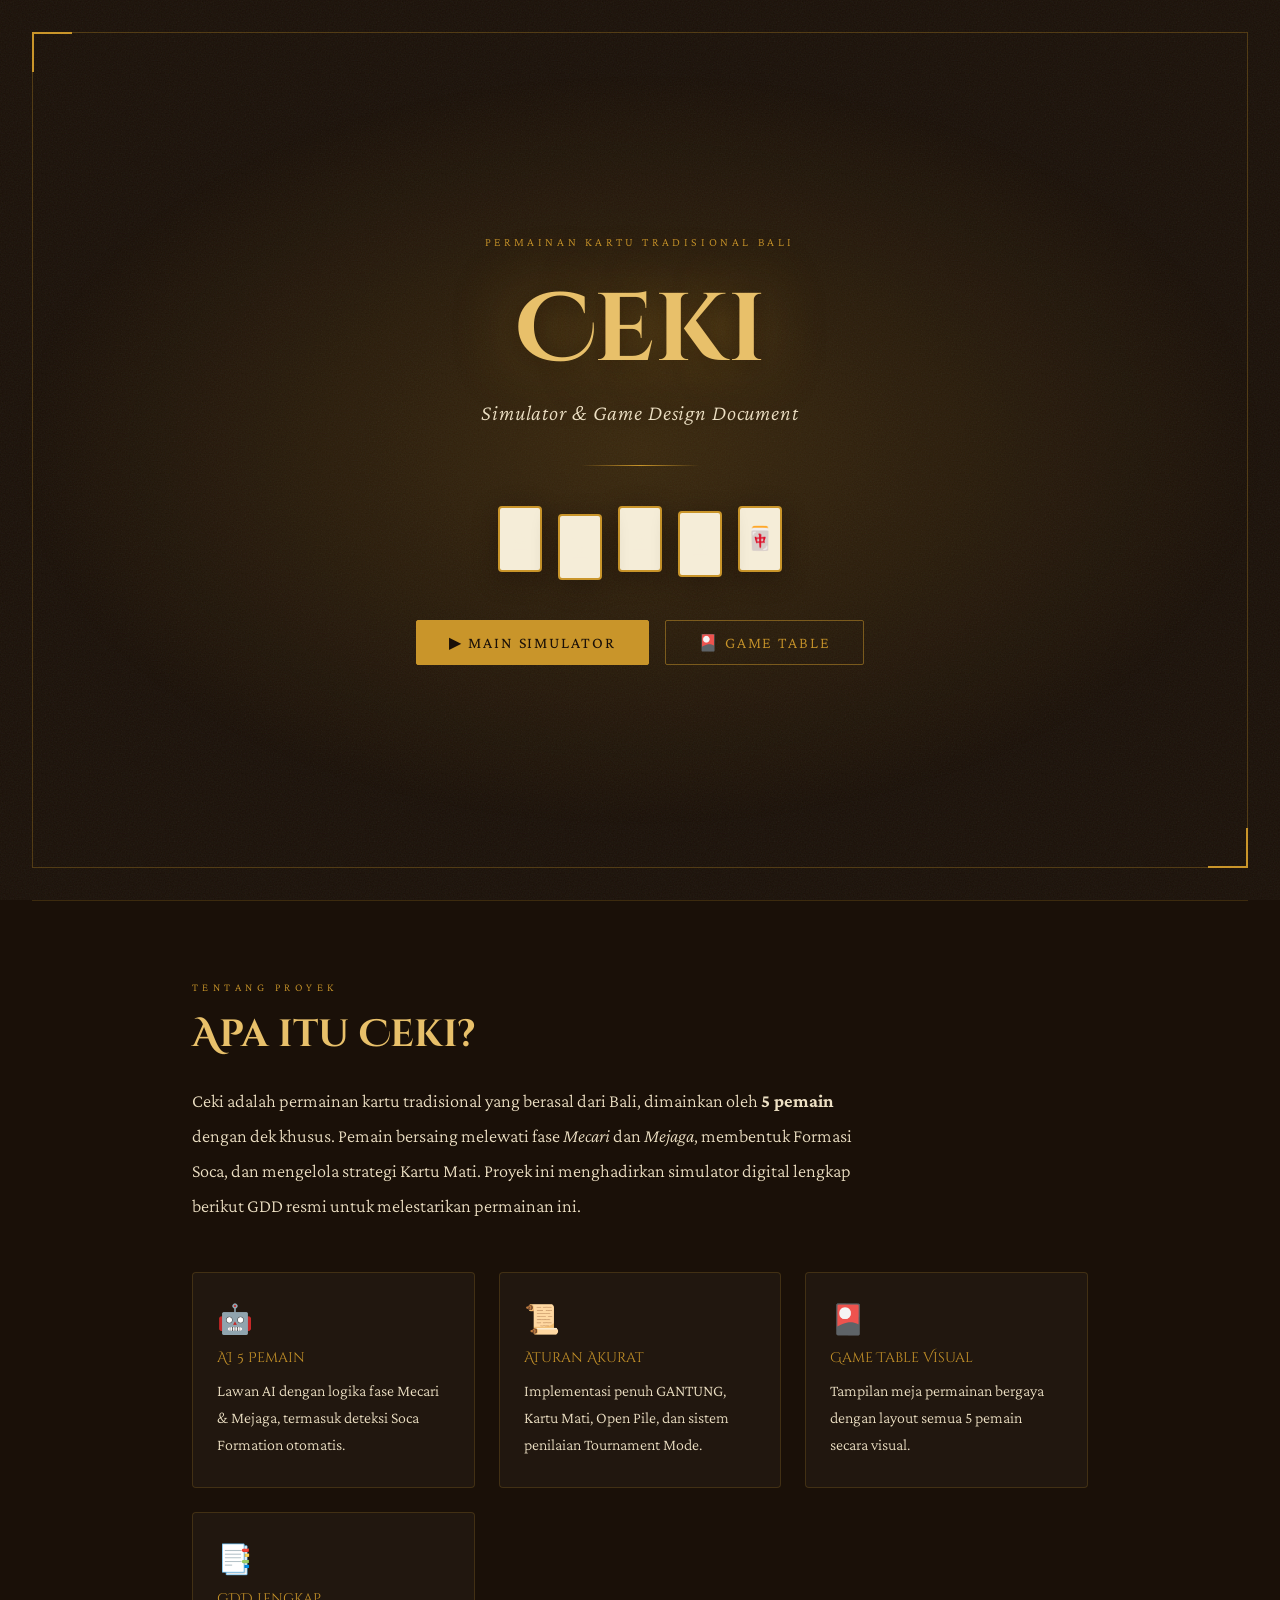
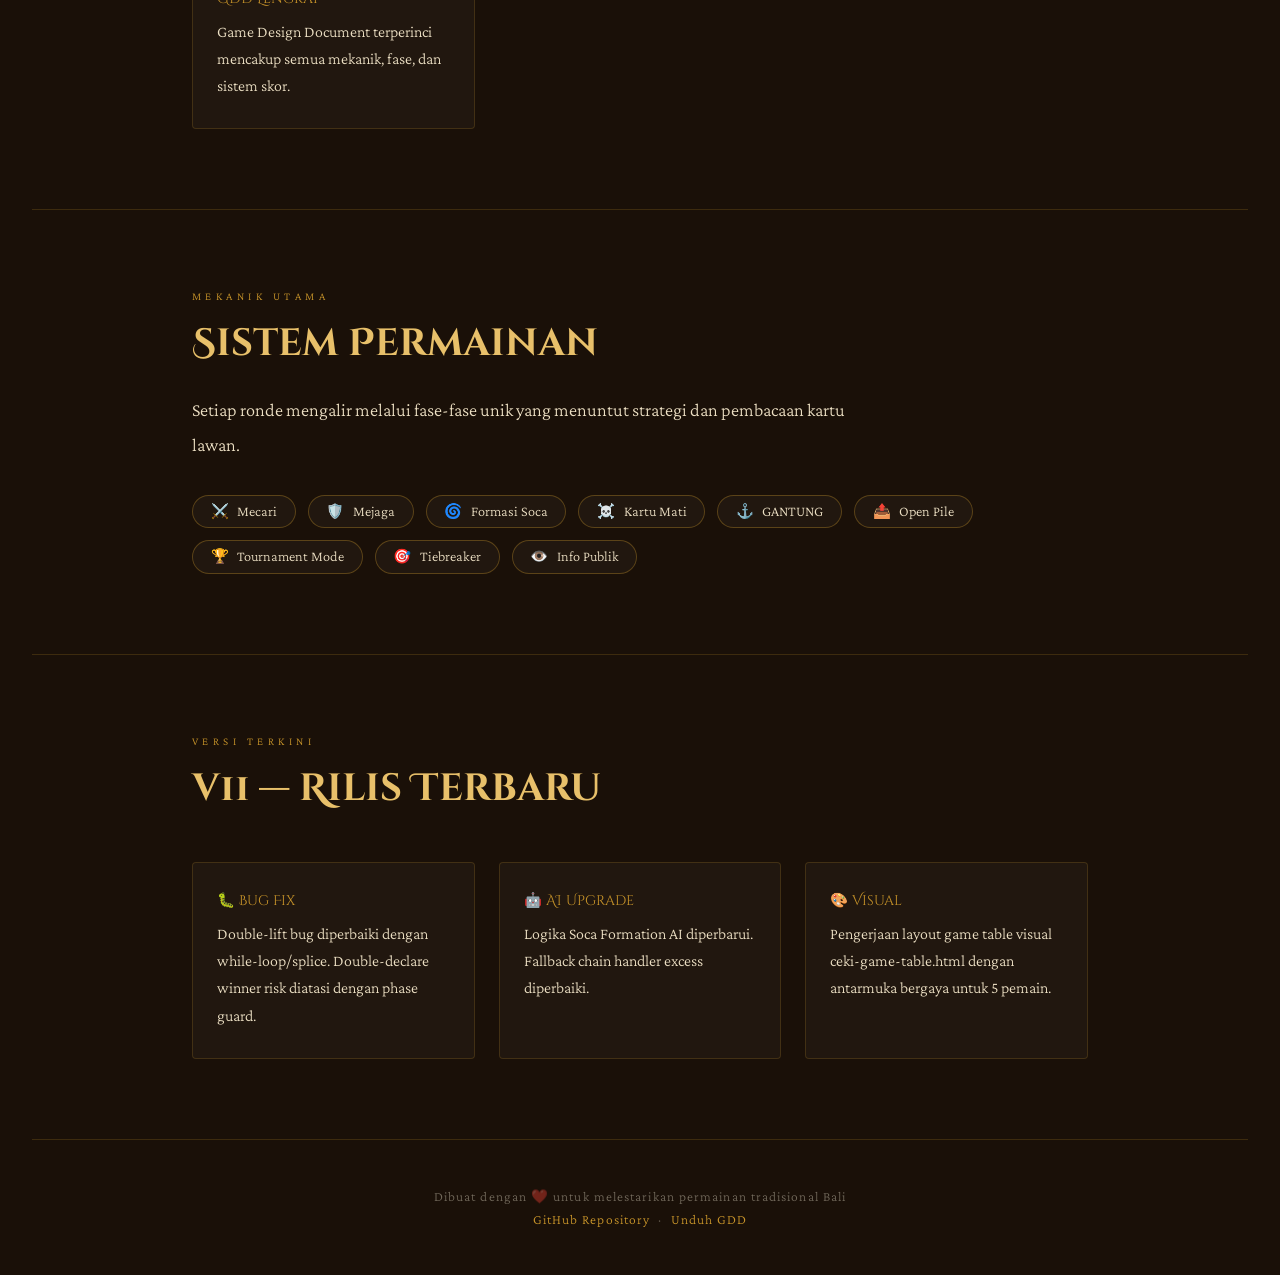
==== index.html @ 335fb61e "Add initial index.html for Ceki Bali project" ====
<!DOCTYPE html>
<html lang="id">
<head>
  <meta charset="UTF-8" />
  <meta name="viewport" content="width=device-width, initial-scale=1.0" />
  <title>Ceki Bali — Simulator & GDD</title>
  <link href="https://fonts.googleapis.com/css2?family=Cinzel+Decorative:wght@400;700&family=Crimson+Pro:ital,wght@0,300;0,400;1,300&display=swap" rel="stylesheet" />
  <style>
    *, *::before, *::after { box-sizing: border-box; margin: 0; padding: 0; }

    :root {
      --gold:    #c9952a;
      --gold-lt: #e8c06a;
      --red:     #8b1a1a;
      --ink:     #1a1008;
      --cream:   #f5edd8;
      --paper:   #ede0c4;
      --shadow:  rgba(26,16,8,.45);
    }

    html { scroll-behavior: smooth; }

    body {
      background: var(--ink);
      color: var(--cream);
      font-family: 'Crimson Pro', Georgia, serif;
      font-weight: 300;
      overflow-x: hidden;
    }

    /* ── NOISE TEXTURE overlay ── */
    body::before {
      content: '';
      position: fixed; inset: 0; z-index: 0;
      background-image: url("data:image/svg+xml,%3Csvg xmlns='http://www.w3.org/2000/svg' width='200' height='200'%3E%3Cfilter id='n'%3E%3CfeTurbulence type='fractalNoise' baseFrequency='0.75' numOctaves='4' stitchTiles='stitch'/%3E%3C/filter%3E%3Crect width='200' height='200' filter='url(%23n)' opacity='0.07'/%3E%3C/svg%3E");
      pointer-events: none;
    }

    /* ── HEADER ── */
    header {
      position: relative; z-index: 1;
      min-height: 100vh;
      display: flex; flex-direction: column;
      align-items: center; justify-content: center;
      text-align: center;
      padding: 4rem 2rem;
      overflow: hidden;
    }

    /* radial glow */
    header::after {
      content: '';
      position: absolute; inset: 0; z-index: -1;
      background: radial-gradient(ellipse 70% 60% at 50% 50%, rgba(201,149,42,.18) 0%, transparent 70%);
    }

    /* decorative border frame */
    .frame {
      position: absolute; inset: 2rem;
      border: 1px solid rgba(201,149,42,.3);
      pointer-events: none;
    }
    .frame::before, .frame::after {
      content: '';
      position: absolute;
      width: 40px; height: 40px;
      border-color: var(--gold);
      border-style: solid;
    }
    .frame::before { top: -1px; left: -1px; border-width: 2px 0 0 2px; }
    .frame::after  { bottom: -1px; right: -1px; border-width: 0 2px 2px 0; }

    .badge {
      font-family: 'Crimson Pro', serif;
      font-size: .75rem;
      letter-spacing: .3em;
      text-transform: uppercase;
      color: var(--gold);
      margin-bottom: 2rem;
      opacity: 0;
      animation: fadeUp .8s .2s ease forwards;
    }

    h1 {
      font-family: 'Cinzel Decorative', serif;
      font-size: clamp(2.8rem, 8vw, 6rem);
      font-weight: 700;
      color: var(--gold-lt);
      line-height: 1.05;
      text-shadow: 0 0 60px rgba(201,149,42,.5), 0 4px 20px var(--shadow);
      opacity: 0;
      animation: fadeUp .9s .4s ease forwards;
    }

    .subtitle {
      margin-top: 1.2rem;
      font-size: clamp(1rem, 2.5vw, 1.35rem);
      font-style: italic;
      color: var(--paper);
      letter-spacing: .04em;
      opacity: 0;
      animation: fadeUp .9s .65s ease forwards;
    }

    /* divider */
    .divider {
      margin: 2.5rem auto;
      width: 120px; height: 1px;
      background: linear-gradient(90deg, transparent, var(--gold), transparent);
      opacity: 0;
      animation: fadeUp .9s .8s ease forwards;
    }

    /* card icons */
    .cards-row {
      display: flex; gap: 1rem;
      opacity: 0;
      animation: fadeUp .9s 1s ease forwards;
    }

    .ceki-card {
      width: 44px; height: 66px;
      background: var(--cream);
      border-radius: 4px;
      border: 2px solid var(--gold);
      display: flex; align-items: center; justify-content: center;
      font-size: 1.4rem;
      box-shadow: 0 6px 24px var(--shadow);
      transition: transform .25s ease, box-shadow .25s ease;
    }
    .ceki-card:hover {
      transform: translateY(-8px) rotate(-3deg);
      box-shadow: 0 14px 36px var(--shadow);
    }
    .ceki-card:nth-child(2) { transform: translateY(8px); }
    .ceki-card:nth-child(2):hover { transform: translateY(-2px) rotate(2deg); }
    .ceki-card:nth-child(4) { transform: translateY(5px); }
    .ceki-card:nth-child(4):hover { transform: translateY(-4px) rotate(-2deg); }

    .hero-cta {
      margin-top: 3rem;
      opacity: 0;
      animation: fadeUp .9s 1.2s ease forwards;
      display: flex; gap: 1rem; flex-wrap: wrap; justify-content: center;
    }

    .btn {
      display: inline-block;
      padding: .75rem 2rem;
      font-family: 'Crimson Pro', serif;
      font-size: 1rem;
      letter-spacing: .12em;
      text-transform: uppercase;
      text-decoration: none;
      border-radius: 2px;
      transition: all .25s ease;
      cursor: pointer;
    }
    .btn-primary {
      background: var(--gold);
      color: var(--ink);
      border: 1px solid var(--gold);
      font-weight: 400;
    }
    .btn-primary:hover { background: var(--gold-lt); box-shadow: 0 0 24px rgba(201,149,42,.5); }
    .btn-ghost {
      background: transparent;
      color: var(--gold);
      border: 1px solid rgba(201,149,42,.5);
    }
    .btn-ghost:hover { border-color: var(--gold); background: rgba(201,149,42,.08); }

    /* ── SECTION BASE ── */
    section {
      position: relative; z-index: 1;
      padding: 5rem 2rem;
      max-width: 960px;
      margin: 0 auto;
    }

    .section-label {
      font-size: .7rem;
      letter-spacing: .4em;
      text-transform: uppercase;
      color: var(--gold);
      margin-bottom: 1rem;
    }

    .section-title {
      font-family: 'Cinzel Decorative', serif;
      font-size: clamp(1.5rem, 4vw, 2.4rem);
      color: var(--gold-lt);
      margin-bottom: 1.5rem;
    }

    .section-body {
      font-size: 1.15rem;
      line-height: 1.9;
      color: var(--paper);
      max-width: 680px;
    }

    /* ── FEATURES GRID ── */
    .features {
      display: grid;
      grid-template-columns: repeat(auto-fit, minmax(240px, 1fr));
      gap: 1.5rem;
      margin-top: 3rem;
    }

    .feat {
      background: rgba(255,255,255,.03);
      border: 1px solid rgba(201,149,42,.2);
      border-radius: 4px;
      padding: 1.8rem 1.5rem;
      transition: border-color .3s, background .3s;
    }
    .feat:hover {
      border-color: rgba(201,149,42,.6);
      background: rgba(201,149,42,.06);
    }

    .feat-icon { font-size: 1.8rem; margin-bottom: .8rem; }
    .feat-title {
      font-family: 'Cinzel Decorative', serif;
      font-size: .9rem;
      color: var(--gold);
      margin-bottom: .6rem;
    }
    .feat-desc { font-size: 1rem; color: var(--paper); line-height: 1.7; }

    /* ── RULE PILLS ── */
    .rules-grid {
      display: flex; flex-wrap: wrap; gap: .75rem;
      margin-top: 2rem;
    }
    .pill {
      padding: .45rem 1.1rem;
      border: 1px solid rgba(201,149,42,.35);
      border-radius: 100px;
      font-size: .9rem;
      color: var(--paper);
      background: rgba(255,255,255,.03);
    }
    .pill span { color: var(--gold-lt); margin-right: .35rem; }

    /* ── HORIZONTAL RULE ── */
    .hr {
      border: none;
      border-top: 1px solid rgba(201,149,42,.2);
      margin: 0 2rem;
    }

    /* ── FOOTER ── */
    footer {
      position: relative; z-index: 1;
      text-align: center;
      padding: 3rem 2rem;
      font-size: .85rem;
      color: rgba(245,237,216,.4);
      letter-spacing: .08em;
    }
    footer a { color: var(--gold); text-decoration: none; }
    footer a:hover { text-decoration: underline; }

    /* ── ANIMATIONS ── */
    @keyframes fadeUp {
      from { opacity: 0; transform: translateY(24px); }
      to   { opacity: 1; transform: translateY(0); }
    }

    /* scroll-reveal */
    .reveal { opacity: 0; transform: translateY(30px); transition: opacity .7s ease, transform .7s ease; }
    .reveal.visible { opacity: 1; transform: translateY(0); }
  </style>
</head>
<body>

  <!-- ═══════════ HERO ═══════════ -->
  <header>
    <div class="frame"></div>
    <p class="badge">Permainan Kartu Tradisional Bali</p>
    <h1>Ceki</h1>
    <p class="subtitle">Simulator &amp; Game Design Document</p>
    <div class="divider"></div>
    <div class="cards-row" aria-hidden="true">
      <div class="ceki-card">🀙</div>
      <div class="ceki-card">🀇</div>
      <div class="ceki-card">🀅</div>
      <div class="ceki-card">🀃</div>
      <div class="ceki-card">🀄</div>
    </div>
    <div class="hero-cta">
      <a href="ceki-simulator-v11.html" class="btn btn-primary">▶ Main Simulator</a>
      <a href="ceki-game-table.html"   class="btn btn-ghost">🎴 Game Table</a>
    </div>
  </header>

  <hr class="hr" />

  <!-- ═══════════ TENTANG ═══════════ -->
  <section>
    <p class="section-label reveal">Tentang Proyek</p>
    <h2 class="section-title reveal">Apa itu Ceki?</h2>
    <p class="section-body reveal">
      Ceki adalah permainan kartu tradisional yang berasal dari Bali, dimainkan oleh <strong>5 pemain</strong>
      dengan dek khusus. Pemain bersaing melewati fase <em>Mecari</em> dan <em>Mejaga</em>,
      membentuk Formasi Soca, dan mengelola strategi Kartu Mati.
      Proyek ini menghadirkan simulator digital lengkap berikut GDD resmi untuk melestarikan permainan ini.
    </p>

    <div class="features reveal">
      <div class="feat">
        <div class="feat-icon">🤖</div>
        <div class="feat-title">AI 5 Pemain</div>
        <div class="feat-desc">Lawan AI dengan logika fase Mecari &amp; Mejaga, termasuk deteksi Soca Formation otomatis.</div>
      </div>
      <div class="feat">
        <div class="feat-icon">📜</div>
        <div class="feat-title">Aturan Akurat</div>
        <div class="feat-desc">Implementasi penuh GANTUNG, Kartu Mati, Open Pile, dan sistem penilaian Tournament Mode.</div>
      </div>
      <div class="feat">
        <div class="feat-icon">🎴</div>
        <div class="feat-title">Game Table Visual</div>
        <div class="feat-desc">Tampilan meja permainan bergaya dengan layout semua 5 pemain secara visual.</div>
      </div>
      <div class="feat">
        <div class="feat-icon">📑</div>
        <div class="feat-title">GDD Lengkap</div>
        <div class="feat-desc">Game Design Document terperinci mencakup semua mekanik, fase, dan sistem skor.</div>
      </div>
    </div>
  </section>

  <hr class="hr" />

  <!-- ═══════════ MEKANIK ═══════════ -->
  <section>
    <p class="section-label reveal">Mekanik Utama</p>
    <h2 class="section-title reveal">Sistem Permainan</h2>
    <p class="section-body reveal">
      Setiap ronde mengalir melalui fase-fase unik yang menuntut strategi dan pembacaan kartu lawan.
    </p>

    <div class="rules-grid reveal">
      <div class="pill"><span>⚔️</span> Mecari</div>
      <div class="pill"><span>🛡️</span> Mejaga</div>
      <div class="pill"><span>🌀</span> Formasi Soca</div>
      <div class="pill"><span>☠️</span> Kartu Mati</div>
      <div class="pill"><span>⚓</span> GANTUNG</div>
      <div class="pill"><span>📤</span> Open Pile</div>
      <div class="pill"><span>🏆</span> Tournament Mode</div>
      <div class="pill"><span>🎯</span> Tiebreaker</div>
      <div class="pill"><span>👁️</span> Info Publik</div>
    </div>
  </section>

  <hr class="hr" />

  <!-- ═══════════ CHANGELOG ═══════════ -->
  <section>
    <p class="section-label reveal">Versi Terkini</p>
    <h2 class="section-title reveal">v11 — Rilis Terbaru</h2>
    <div class="features reveal">
      <div class="feat">
        <div class="feat-title">🐛 Bug Fix</div>
        <div class="feat-desc">Double-lift bug diperbaiki dengan while-loop/splice. Double-declare winner risk diatasi dengan phase guard.</div>
      </div>
      <div class="feat">
        <div class="feat-title">🤖 AI Upgrade</div>
        <div class="feat-desc">Logika Soca Formation AI diperbarui. Fallback chain handler excess diperbaiki.</div>
      </div>
      <div class="feat">
        <div class="feat-title">🎨 Visual</div>
        <div class="feat-desc">Pengerjaan layout game table visual ceki-game-table.html dengan antarmuka bergaya untuk 5 pemain.</div>
      </div>
    </div>
  </section>

  <!-- ═══════════ FOOTER ═══════════ -->
  <hr class="hr" />
  <footer>
    <p>Dibuat dengan ❤️ untuk melestarikan permainan tradisional Bali</p>
    <p style="margin-top:.5rem;">
      <a href="https://github.com" target="_blank">GitHub Repository</a>
      &nbsp;·&nbsp;
      <a href="CEKI_GDD_v11.pdf">Unduh GDD</a>
    </p>
  </footer>

  <script>
    // Scroll reveal
    const reveals = document.querySelectorAll('.reveal');
    const io = new IntersectionObserver((entries) => {
      entries.forEach(e => { if (e.isIntersecting) { e.target.classList.add('visible'); io.unobserve(e.target); } });
    }, { threshold: 0.12 });
    reveals.forEach(el => io.observe(el));
  </script>
</body>
</html>
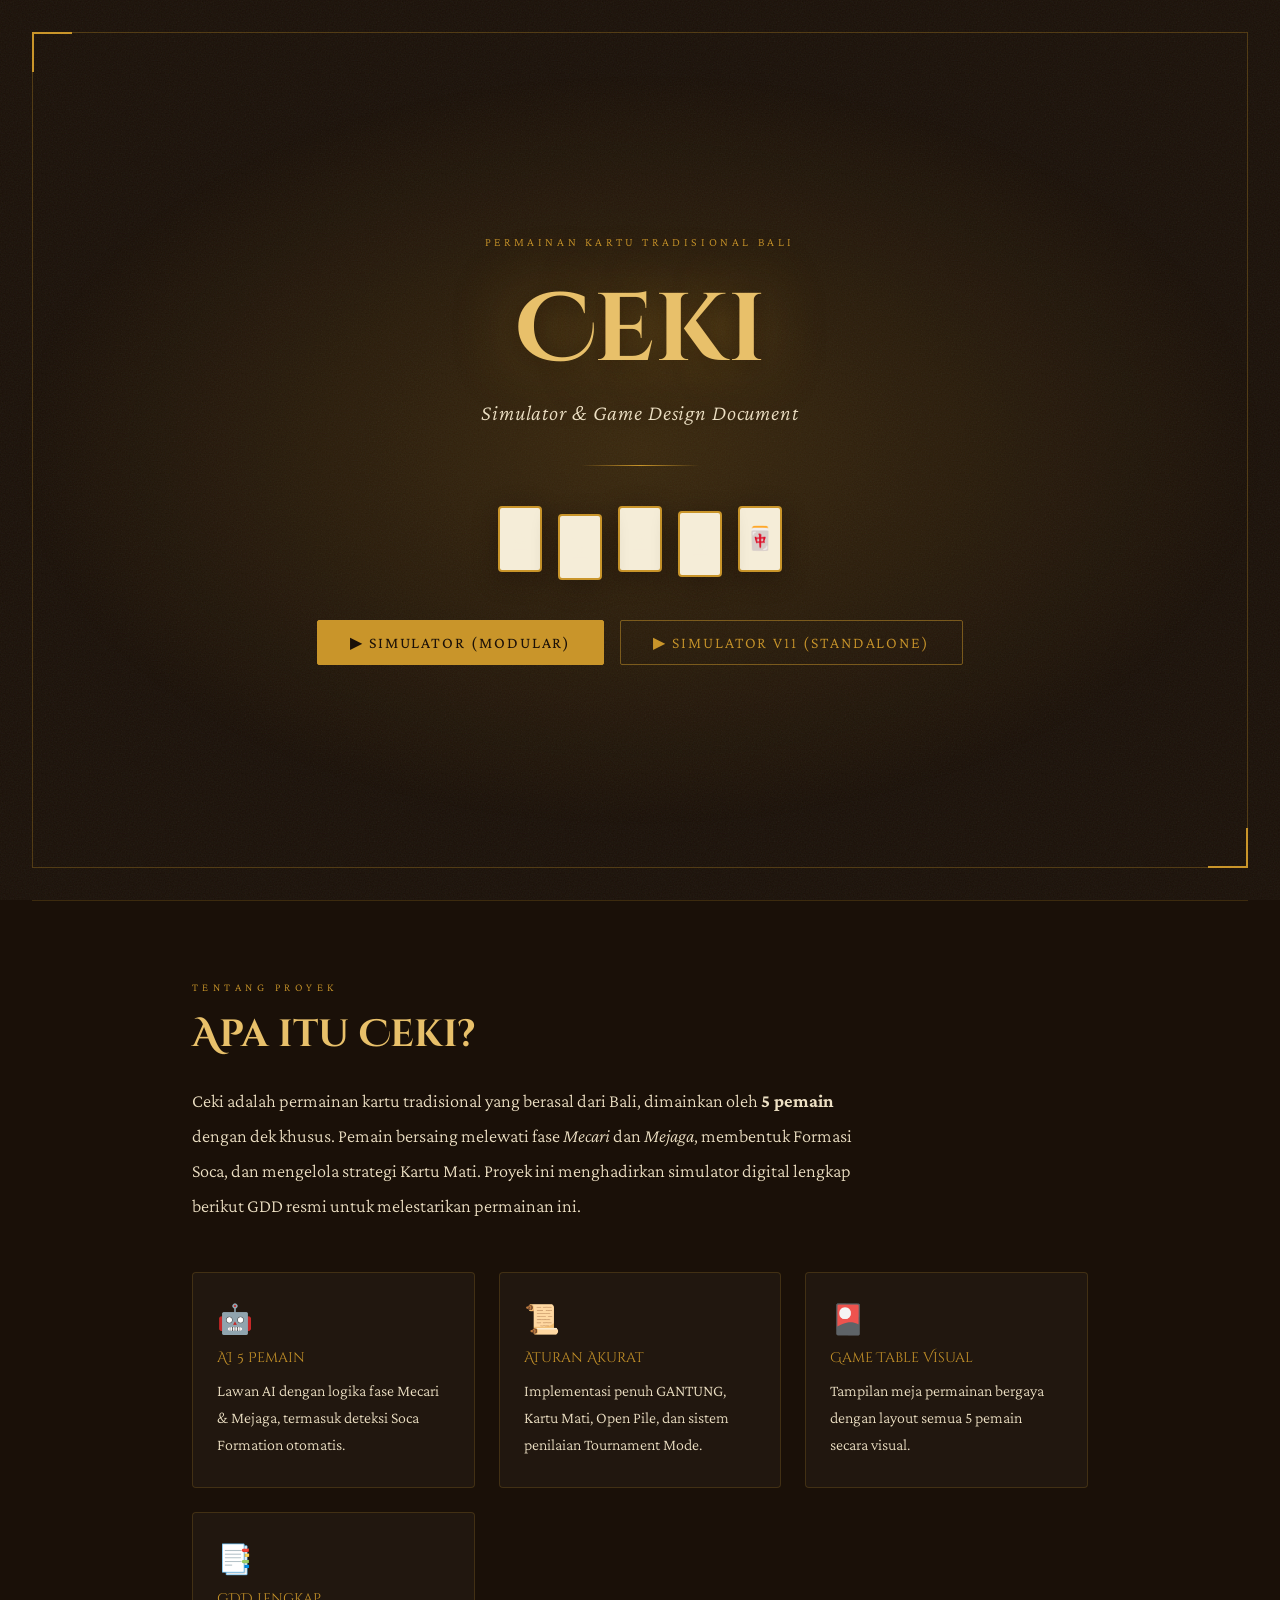
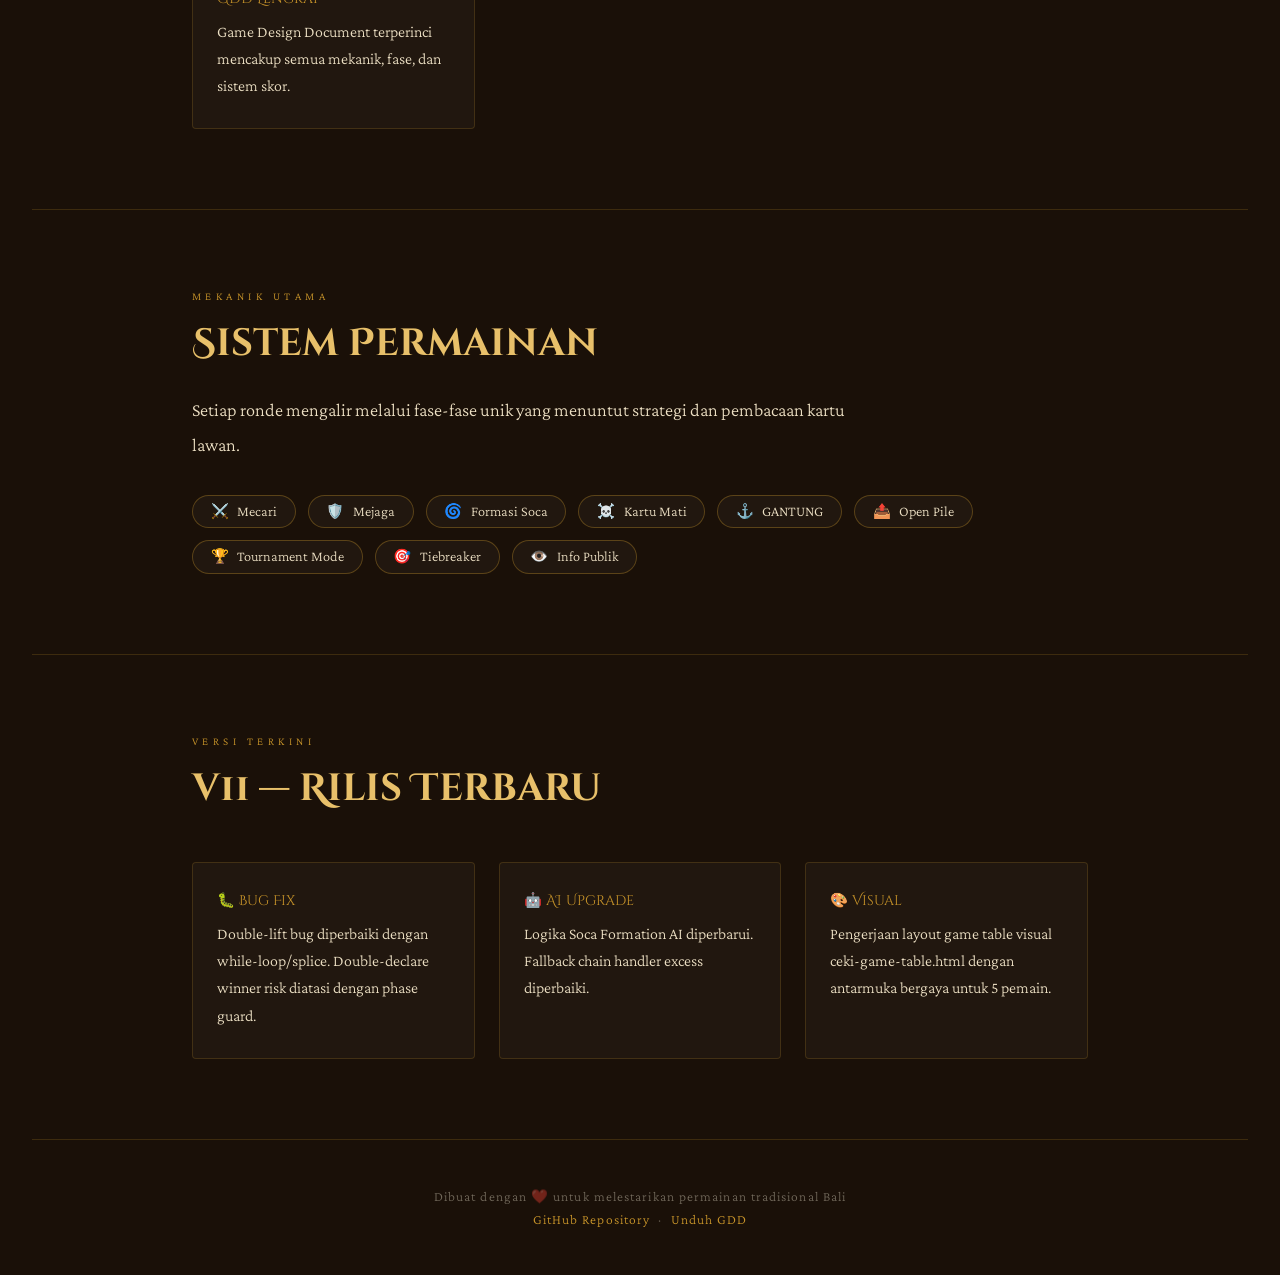
==== commit 892b6d34: "Add two simulator links on index.html hero section Replace old broken Game Table link with links to " ====
--- a/index.html
+++ b/index.html
@@ -291,8 +291,8 @@
       <div class="ceki-card">🀄</div>
     </div>
     <div class="hero-cta">
-      <a href="ceki-simulator-v11.html" class="btn btn-primary">▶ Main Simulator</a>
-      <a href="ceki-game-table.html"   class="btn btn-ghost">🎴 Game Table</a>
+      <a href="ceki-simulator.html" class="btn btn-primary">▶ Simulator (Modular)</a>
+      <a href="ceki-simulator-v11.html" class="btn btn-ghost">▶ Simulator v11 (Standalone)</a>
     </div>
   </header>
 
